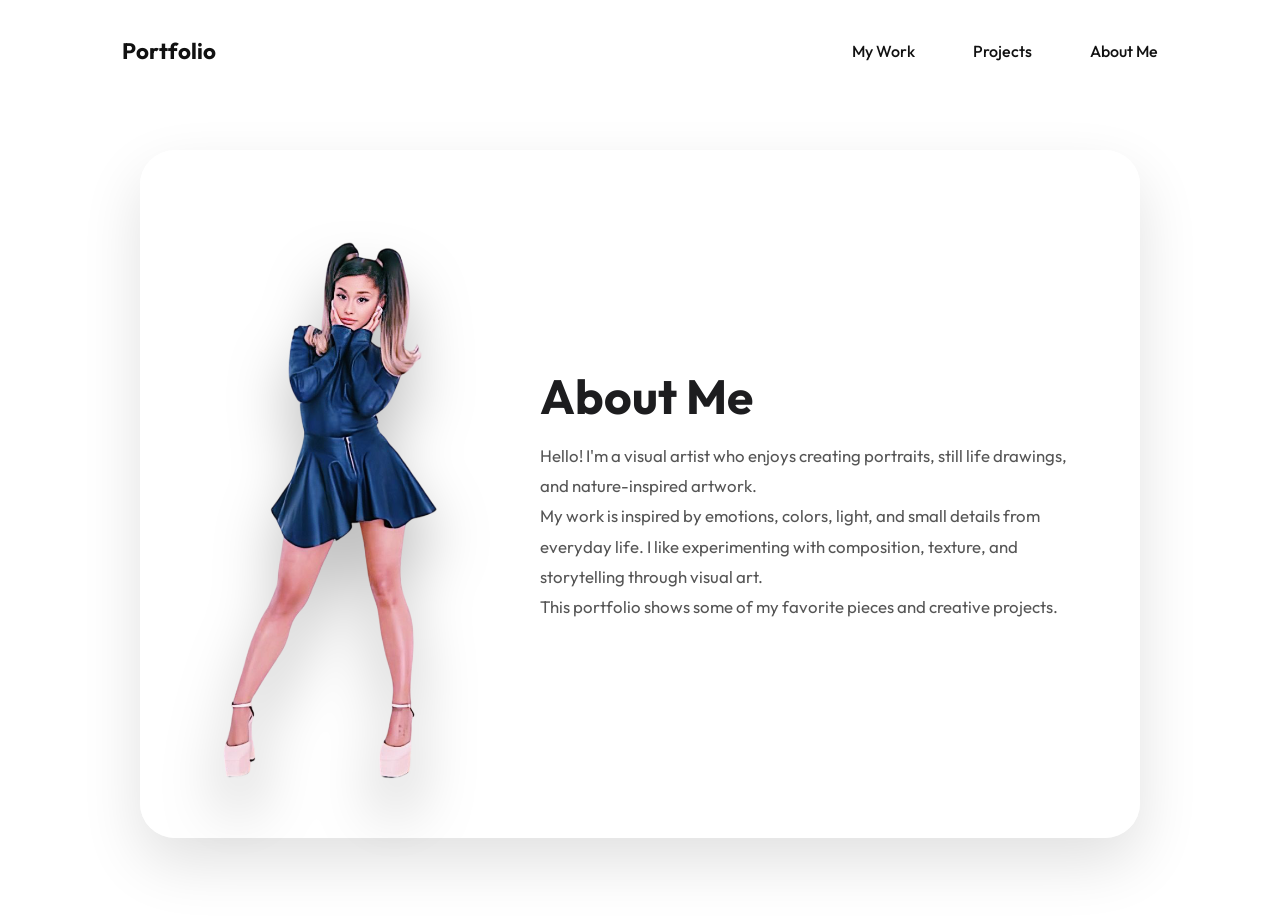
==== about-me.html @ 50bc3d57 "smoother" ====
<!DOCTYPE html>
<html lang="en">
<head>
    <meta charset="UTF-8">
    <meta name="viewport" content="width=device-width, initial-scale=1.0">
    <title>About Me</title>

    <link rel="stylesheet" href="style.css">
    <link href="https://fonts.googleapis.com/css2?family=Outfit:wght@300;400;500;600;700&display=swap" rel="stylesheet">
</head>
<body id="top">

<div class="page">

    <nav class="navbar">
        <a href="index.html" class="logo">Portfolio</a>

        <div class="nav-links">
            <a href="my-work.html">My Work</a>
            <a href="projects.html">Projects</a>
            <a href="about-me.html">About Me</a>
        </div>
    </nav>

    <section class="subpage-hero">

        <div class="subpage-card about-page-card">

            <img src="images/me.png" alt="" class="about-page-image">

            <div>
                <h1>About Me</h1>

                <p>
                    Hello! I'm a visual artist who enjoys creating portraits,
                    still life drawings, and nature-inspired artwork.
                </p>

                <p>
                    My work is inspired by emotions, colors, light, and small
                    details from everyday life. I like experimenting with
                    composition, texture, and storytelling through visual art.
                </p>

                <p>
                    This portfolio shows some of my favorite pieces and creative
                    projects.
                </p>
            </div>

        </div>

    </section>

</div>

<script src="script.js"></script>
</body>
</html>
---- style.css ----
*{
    margin:0;
    padding:0;
    box-sizing:border-box;
}

html{
    scroll-behavior:smooth;
}

body{
    font-family:'Outfit',sans-serif;
    background:white;
    color:#1d1d1f;
    overflow-x:hidden;
}

.page{
    width:100%;
}

.logo{
    font-size:1.4rem;
    font-weight:700;
    text-decoration:none;
    color:#111;

    transition:.3s;
}

.logo:hover{
    transform:scale(1.05);
}

.logo{
    text-decoration:none;
    color:#111;

    padding:12px 20px;
    border-radius:100px;

    background:rgba(255,255,255,.7);
    backdrop-filter:blur(10px);

    font-weight:700;

    transition:.3s;
}

.logo:hover{
    background:white;
    transform:translateY(-2px);
}

/* NAVBAR */

.navbar{
    position:fixed;
    top:0;
    left:0;
    width:100%;

    padding:25px 8%;

    display:flex;
    justify-content:space-between;
    align-items:center;

    z-index:1000;

    backdrop-filter:blur(20px);
    background:rgba(255,255,255,.55);

    border-bottom:1px solid rgba(255,255,255,.3);
}

.logo{
    font-size:1.4rem;
    font-weight:700;
}

.nav-links{
    display:flex;
    gap:18px;
}

.nav-links a{
    text-decoration:none;
    color:#111;
    font-weight:500;

    padding:12px 20px;
    border-radius:100px;

    transition:.3s;
}

.nav-links a:hover{
    background:white;
}

/* HERO */

.hero{
    min-height:100vh;

    display:flex;
    align-items:center;
    justify-content:space-between;

    gap:60px;

    padding:150px 8% 80px;

    position:relative;
}

/* BACKGROUND ART */

.hero-artwork{
    position:absolute;
    top:0;
    left:0;
    width:100%;
    height:55vh;

    z-index:-1;
    overflow:hidden;
}

.hero-artwork img{
    width:100%;
    height:100%;
    object-fit:cover;
}

.hero-artwork::after{
    content:"";
    position:absolute;
    inset:0;

    background:
    linear-gradient(
        to bottom,
        rgba(255,255,255,0.05),
        rgba(255,255,255,0.35),
        white
    );
}

/* ABOUT */

.about-container{
    width:380px;
    flex-shrink:0;
}

.character-card{
    display:flex;
    flex-direction:column;
    align-items:center;

    transition:.4s;
}

.character-card:hover{
    transform:translateY(-10px);
}

.artist-image{
    width:280px;

    margin-bottom:-40px;

    z-index:2;

    filter:
    drop-shadow(
        0 40px 35px rgba(0,0,0,.35)
    );
}

.about-box{
    width:100%;

    background:rgba(255,255,255,.75);
    backdrop-filter:blur(25px);

    border-radius:35px;

    padding:70px 30px 30px;

    box-shadow:
    0 20px 60px rgba(0,0,0,.08);
}

.about-box h2{
    margin-bottom:15px;
}

.about-box p{
    line-height:1.8;
    color:#555;
}

.about-btn{
    width:100%;
    margin-top:20px;

    padding:18px;

    border:none;
    border-radius:20px;

    background:white;

    font-size:1rem;
    font-weight:600;

    cursor:pointer;

    box-shadow:
    0 10px 30px rgba(0,0,0,.08);

    transition:.3s;
}

.about-btn:hover{
    transform:translateY(-4px);
}

.about-btn{
    display:block;
    width:100%;
    margin-top:20px;

    padding:18px;

    border:none;
    border-radius:20px;

    background:white;

    font-size:1rem;
    font-weight:600;
    text-align:center;
    text-decoration:none;
    color:#111;

    cursor:pointer;

    box-shadow:
    0 10px 30px rgba(0,0,0,.08);

    transition:.3s;
}

.about-btn:hover{
    transform:translateY(-4px);
}

/* GALLERY */

.gallery{
    flex:1;

    display:grid;
    grid-template-columns:repeat(3,1fr);

    gap:25px;
}

.art-card{
    background:rgba(255,255,255,.85);

    backdrop-filter:blur(25px);

    border-radius:30px;
    overflow:hidden;

    border:1px solid rgba(255,255,255,.9);

    box-shadow:
        0 25px 60px rgba(0,0,0,.18),
        0 0 35px rgba(255,255,255,.9);

    transition:.4s;
}

.art-card:hover{
    box-shadow:
        0 35px 80px rgba(0,0,0,.25),
        0 0 55px rgba(255,255,255,1);

    transform:translateY(-15px);
}

.card-image{
    height:260px;
}

.card-image img{
    width:100%;
    height:100%;
    object-fit:cover;
}

.card-content{
    padding:18px;
    text-align:center;
}

.card-content h3{
    font-size:1.2rem;
    font-weight:600;
}

/* SUBPAGES */

.subpage-hero{
    min-height:100vh;
    padding:150px 8% 80px;

    display:flex;
    flex-direction:column;
    justify-content:center;
    gap:40px;

    background:
        linear-gradient(
            to bottom,
            rgba(255,255,255,.65),
            white
        );
}

.section-title{
    text-align:center;
}

.section-title h1,
.subpage-card h1{
    font-size:3rem;
    margin-bottom:15px;
}

.section-title p,
.subpage-card p{
    color:#555;
    line-height:1.8;
    font-size:1.05rem;
}

.subpage-card{
    max-width:1000px;
    margin:0 auto;

    background:rgba(255,255,255,.8);
    backdrop-filter:blur(25px);

    border-radius:35px;
    padding:50px;

    box-shadow:
        0 25px 60px rgba(0,0,0,.12);
}

.about-page-card{
    display:flex;
    align-items:center;
    gap:50px;
}

.about-page-image{
    width:300px;

    filter:
        drop-shadow(
            0 35px 30px rgba(0,0,0,.25)
        );
}

.work-grid,
.project-grid{
    display:grid;
    grid-template-columns:repeat(3,1fr);
    gap:30px;
}

.card-content p{
    margin-top:10px;
    color:#555;
    line-height:1.6;
}

.project-card{
    background:rgba(255,255,255,.85);
    backdrop-filter:blur(25px);

    border-radius:30px;
    padding:35px;

    box-shadow:
        0 25px 60px rgba(0,0,0,.14);

    transition:.4s;
}

.project-card:hover{
    transform:translateY(-12px);
    box-shadow:
        0 35px 80px rgba(0,0,0,.22);
}

.project-card h2{
    margin-bottom:15px;
}

.project-card p{
    color:#555;
    line-height:1.8;
}

@media(max-width:1000px){

    .work-grid,
    .project-grid{
        grid-template-columns:1fr;
        max-width:430px;
        width:100%;
        margin:0 auto;
    }

    .about-page-card{
        flex-direction:column;
        text-align:center;
    }

}

@media(max-width:768px){

    .subpage-hero{
        padding-top:210px;
    }

    .section-title h1,
    .subpage-card h1{
        font-size:2.3rem;
    }

    .subpage-card{
        padding:35px 25px;
    }

    .about-page-image{
        width:220px;
    }

}

/* MOBILE */

@media(max-width:1200px){

    .gallery{
        grid-template-columns:1fr;
        max-width:400px;
    }

}

@media(max-width:900px){

    .hero{
        flex-direction:column;
        text-align:center;
    }

    .about-container{
        width:100%;
        max-width:420px;
    }

    .gallery{
        width:100%;
        max-width:420px;
    }

}

@media(max-width:768px){

    .navbar{
        flex-direction:column;
        gap:15px;
    }

    .nav-links{
        flex-wrap:wrap;
        justify-content:center;
    }

    .hero{
        padding-top:190px;
    }

    .artist-image{
        width:220px;
    }

}

/* MY WORK PAGE */

.theme-grid{
    display:grid;
    grid-template-columns:repeat(4,1fr);
    gap:25px;
}

.theme-card{
    min-height:180px;

    display:flex;
    align-items:center;
    justify-content:center;

    background:rgba(255,255,255,.85);
    backdrop-filter:blur(25px);

    border-radius:30px;

    text-decoration:none;
    color:#111;

    font-size:1.3rem;
    font-weight:700;

    box-shadow:
        0 25px 60px rgba(0,0,0,.14);

    transition:.4s;
}

.theme-card:hover{
    transform:translateY(-12px);
    box-shadow:
        0 35px 80px rgba(0,0,0,.22);
}

.materials-section,
.sketchbook-section{
    margin-top:70px;
}

.materials-grid{
    display:grid;
    grid-template-columns:repeat(4,1fr);
    gap:25px;
}

.material-card{
    background:rgba(255,255,255,.85);
    backdrop-filter:blur(25px);

    border-radius:30px;
    padding:30px;

    box-shadow:
        0 25px 60px rgba(0,0,0,.12);

    transition:.4s;
}

.material-card:hover{
    transform:translateY(-10px);
}

.material-card h3{
    margin-bottom:12px;
    font-size:1.3rem;
}

.material-card p{
    color:#555;
    line-height:1.7;
}

/* SKETCHBOOK MARQUEE */

.marquee{
    display:flex;
    block-size:var(--marquee-item-height);
    margin-block:45px;

    position:relative;
    overflow-x:hidden;

    mask-image:linear-gradient(
        to right,
        transparent,
        black 20%,
        black 80%,
        transparent
    );
}

.marquee--8{
    --marquee-item-width:180px;
    --marquee-item-height:180px;
    --marquee-duration:36s;
    --marquee-items:8;
}

.marquee--6{
    --marquee-item-width:220px;
    --marquee-item-height:150px;
    --marquee-duration:32s;
    --marquee-items:6;
}

.marquee__item{
    --marquee-item-offset:max(
        calc(var(--marquee-item-width) * var(--marquee-items)),
        calc(100% + var(--marquee-item-width))
    );

    --marquee-delay:calc(
        var(--marquee-duration) / var(--marquee-items) *
        (var(--marquee-items) - var(--marquee-item-index)) * -1
    );

    position:absolute;
    inset-inline-start:var(--marquee-item-offset);

    width:var(--marquee-item-width);
    height:var(--marquee-item-height);

    object-fit:cover;

    border-radius:25px;

    box-shadow:
        0 20px 45px rgba(0,0,0,.18);

    animation:go linear var(--marquee-duration) var(--marquee-delay, 0s) infinite;
}

.marquee__item:nth-child(4n){
    border-top-right-radius:60px;
}

.marquee__item:nth-child(4n + 1){
    border-bottom-right-radius:60px;
}

.marquee__item:nth-child(4n + 2){
    border-bottom-left-radius:60px;
}

.marquee__item:nth-child(4n + 3){
    border-top-left-radius:60px;
}

.marquee--8 .marquee__item:nth-of-type(1),
.marquee--6 .marquee__item:nth-of-type(1){
    --marquee-item-index:1;
}

.marquee--8 .marquee__item:nth-of-type(2),
.marquee--6 .marquee__item:nth-of-type(2){
    --marquee-item-index:2;
}

.marquee--8 .marquee__item:nth-of-type(3),
.marquee--6 .marquee__item:nth-of-type(3){
    --marquee-item-index:3;
}

.marquee--8 .marquee__item:nth-of-type(4),
.marquee--6 .marquee__item:nth-of-type(4){
    --marquee-item-index:4;
}

.marquee--8 .marquee__item:nth-of-type(5),
.marquee--6 .marquee__item:nth-of-type(5){
    --marquee-item-index:5;
}

.marquee--8 .marquee__item:nth-of-type(6),
.marquee--6 .marquee__item:nth-of-type(6){
    --marquee-item-index:6;
}

.marquee--8 .marquee__item:nth-of-type(7){
    --marquee-item-index:7;
}

.marquee--8 .marquee__item:nth-of-type(8){
    --marquee-item-index:8;
}

@keyframes go{
    to{
        inset-inline-start:calc(var(--marquee-item-width) * -1);
    }
}

@media(max-width:1000px){

    .theme-grid,
    .materials-grid{
        grid-template-columns:repeat(2,1fr);
    }

}

@media(max-width:600px){

    .theme-grid,
    .materials-grid{
        grid-template-columns:1fr;
    }

    .marquee--8{
        --marquee-item-width:140px;
        --marquee-item-height:140px;
    }

    .marquee--6{
        --marquee-item-width:170px;
        --marquee-item-height:120px;
    }

}
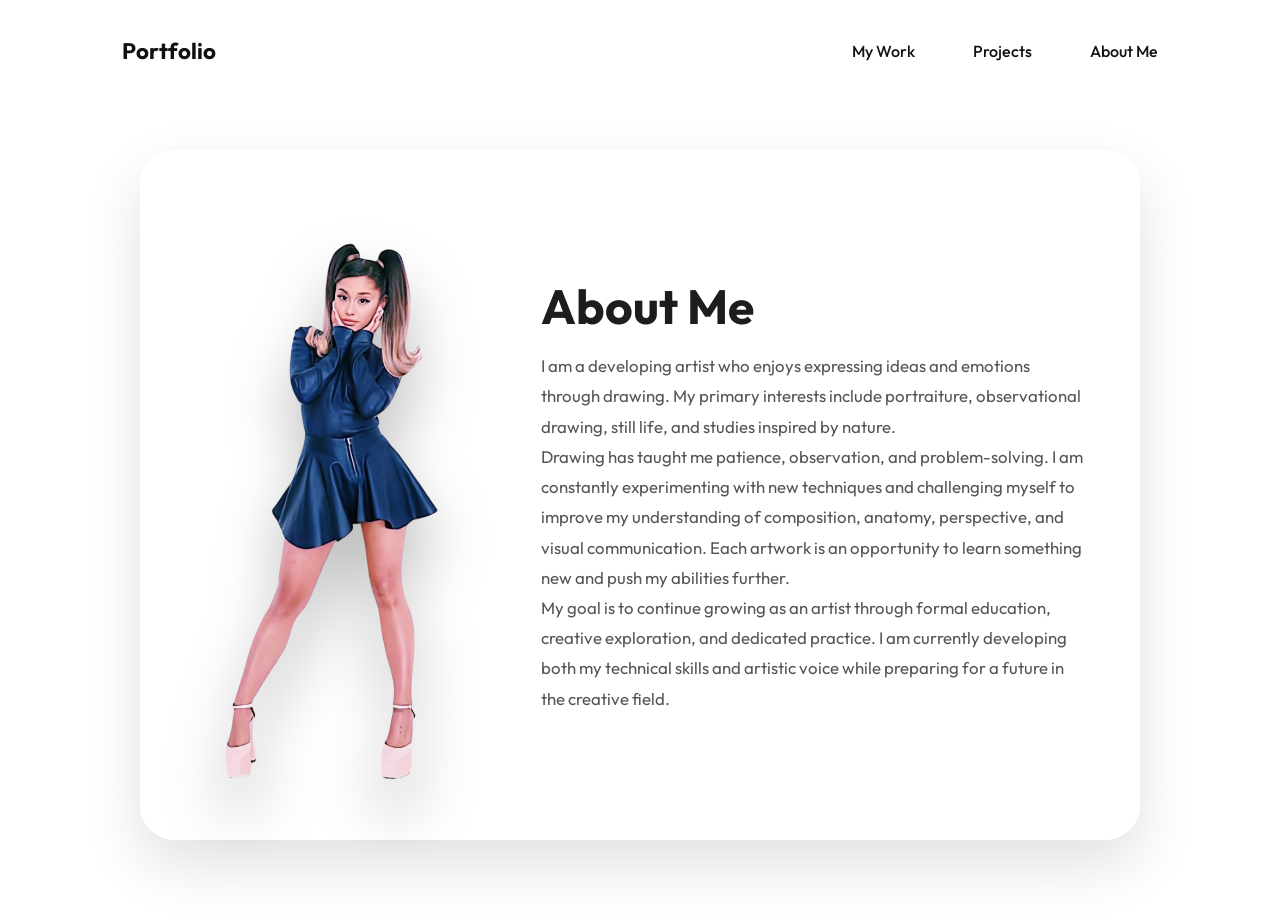
==== commit c72858cb: "just" ====
--- a/about-me.html
+++ b/about-me.html
@@ -32,19 +32,25 @@
                 <h1>About Me</h1>
 
                 <p>
-                    Hello! I'm a visual artist who enjoys creating portraits,
-                    still life drawings, and nature-inspired artwork.
+                    I am a developing artist who enjoys expressing ideas and 
+                    emotions through drawing. My primary interests include portraiture, 
+                    observational drawing, still life, and studies inspired by 
+                    nature.
                 </p>
 
                 <p>
-                    My work is inspired by emotions, colors, light, and small
-                    details from everyday life. I like experimenting with
-                    composition, texture, and storytelling through visual art.
+                    Drawing has taught me patience, observation, and problem-solving. 
+                    I am constantly experimenting with new techniques and challenging 
+                    myself to improve my understanding of composition, anatomy, perspective, 
+                    and visual communication. Each artwork is an opportunity to learn 
+                    something new and push my abilities further.
                 </p>
 
                 <p>
-                    This portfolio shows some of my favorite pieces and creative
-                    projects.
+                    My goal is to continue growing as an artist through formal education, 
+                    creative exploration, and dedicated practice. I am currently developing
+                     both my technical skills and artistic voice while preparing 
+                    for a future in the creative field.
                 </p>
             </div>
 
--- a/style.css
+++ b/style.css
@@ -100,52 +100,62 @@
 }
 
 /* HERO */
-
 .hero{
-    min-height:100vh;
-
+    min-height:200vh;
     display:flex;
-    align-items:center;
+    align-items:flex-start;
     justify-content:space-between;
-
     gap:60px;
-
     padding:150px 8% 80px;
-
     position:relative;
-}
-
-/* BACKGROUND ART */
+    overflow:hidden;
+
+    background:
+        url("images/flower-bg.png")
+        center bottom / 100% auto no-repeat;
+}
 
 .hero-artwork{
     position:absolute;
     top:0;
     left:0;
     width:100%;
-    height:55vh;
-
-    z-index:-1;
+    height:120vh;
+    z-index:0;
     overflow:hidden;
+    pointer-events:none;
 }
 
 .hero-artwork img{
     width:100%;
     height:100%;
     object-fit:cover;
-}
-
-.hero-artwork::after{
-    content:"";
-    position:absolute;
-    inset:0;
-
-    background:
-    linear-gradient(
+    object-position:center top;
+
+    -webkit-mask-image:linear-gradient(
         to bottom,
-        rgba(255,255,255,0.05),
-        rgba(255,255,255,0.35),
-        white
+        black 0%,
+        black 70%,
+        transparent 100%
     );
+
+    mask-image:linear-gradient(
+        to bottom,
+        black 0%,
+        black 70%,
+        transparent 100%
+    );
+}
+
+.hero::before,
+.hero::after{
+    display:none;
+}
+
+.about-container,
+.gallery{
+    position:relative;
+    z-index:2;
 }
 
 /* ABOUT */
@@ -291,8 +301,6 @@
     box-shadow:
         0 35px 80px rgba(0,0,0,.25),
         0 0 55px rgba(255,255,255,1);
-
-    transform:translateY(-15px);
 }
 
 .card-image{
@@ -589,38 +597,35 @@
 
 /* SKETCHBOOK MARQUEE */
 
-.marquee{
+.marquee {
     display:flex;
     block-size:var(--marquee-item-height);
-    margin-block:45px;
-
+    margin-block:60px;
     position:relative;
     overflow-x:hidden;
 
     mask-image:linear-gradient(
         to right,
         transparent,
-        black 20%,
-        black 80%,
+        black 15%,
+        black 85%,
         transparent
     );
 }
 
-.marquee--8{
+.marquee--8 {
     --marquee-item-width:180px;
-    --marquee-item-height:180px;
+    --marquee-item-height:220px;
     --marquee-duration:36s;
-    --marquee-items:8;
-}
-
-.marquee--6{
-    --marquee-item-width:220px;
-    --marquee-item-height:150px;
-    --marquee-duration:32s;
-    --marquee-items:6;
-}
-
-.marquee__item{
+}
+
+.marquee--6 {
+    --marquee-item-width:180px;
+    --marquee-item-height:220px;
+    --marquee-duration:30s;
+}
+
+.marquee__item {
     --marquee-item-offset:max(
         calc(var(--marquee-item-width) * var(--marquee-items)),
         calc(100% + var(--marquee-item-width))
@@ -632,77 +637,29 @@
     );
 
     position:absolute;
-    inset-inline-start:var(--marquee-item-offset);
-
     width:var(--marquee-item-width);
     height:var(--marquee-item-height);
-
     object-fit:cover;
 
-    border-radius:25px;
-
-    box-shadow:
-        0 20px 45px rgba(0,0,0,.18);
-
-    animation:go linear var(--marquee-duration) var(--marquee-delay, 0s) infinite;
-}
-
-.marquee__item:nth-child(4n){
-    border-top-right-radius:60px;
-}
-
-.marquee__item:nth-child(4n + 1){
-    border-bottom-right-radius:60px;
-}
-
-.marquee__item:nth-child(4n + 2){
-    border-bottom-left-radius:60px;
-}
-
-.marquee__item:nth-child(4n + 3){
-    border-top-left-radius:60px;
-}
-
-.marquee--8 .marquee__item:nth-of-type(1),
-.marquee--6 .marquee__item:nth-of-type(1){
-    --marquee-item-index:1;
-}
-
-.marquee--8 .marquee__item:nth-of-type(2),
-.marquee--6 .marquee__item:nth-of-type(2){
-    --marquee-item-index:2;
-}
-
-.marquee--8 .marquee__item:nth-of-type(3),
-.marquee--6 .marquee__item:nth-of-type(3){
-    --marquee-item-index:3;
-}
-
-.marquee--8 .marquee__item:nth-of-type(4),
-.marquee--6 .marquee__item:nth-of-type(4){
-    --marquee-item-index:4;
-}
-
-.marquee--8 .marquee__item:nth-of-type(5),
-.marquee--6 .marquee__item:nth-of-type(5){
-    --marquee-item-index:5;
-}
-
-.marquee--8 .marquee__item:nth-of-type(6),
-.marquee--6 .marquee__item:nth-of-type(6){
-    --marquee-item-index:6;
-}
-
-.marquee--8 .marquee__item:nth-of-type(7){
-    --marquee-item-index:7;
-}
-
-.marquee--8 .marquee__item:nth-of-type(8){
-    --marquee-item-index:8;
-}
-
-@keyframes go{
-    to{
+    inset-inline-start:var(--marquee-item-offset);
+    transform:translateX(-50%);
+
+    animation:go linear var(--marquee-duration) var(--marquee-delay) infinite;
+
+    border-radius:28px;
+    box-shadow:0 20px 50px rgba(0,0,0,.12);
+}
+
+.marquee--6 .marquee__item {
+    animation-direction:reverse;
+}
+
+.marquee__item:hover {
+    transform:translateX(-50%) scale(1.08);
+}
+
+@keyframes go {
+    to {
         inset-inline-start:calc(var(--marquee-item-width) * -1);
     }
 }
@@ -735,3 +692,284 @@
 
 }
 
+/* APPLE STYLE ANIMATIONS */
+
+.reveal{
+    opacity:0;
+    transform:translateY(45px) scale(.96);
+    filter:blur(10px);
+    transition:
+        opacity .9s ease,
+        transform .9s cubic-bezier(.22,1,.36,1),
+        filter .9s ease;
+}
+
+.reveal.show{
+    opacity:1;
+    transform:translateY(0) scale(1);
+    filter:blur(0);
+}
+
+/* slower smooth hover for cards/buttons */
+.art-card,
+.project-card,
+.theme-card,
+.material-card,
+.subpage-card,
+.about-btn,
+.about-box{
+    transition:
+        transform 1.2s cubic-bezier(.16,1,.3,1),
+        box-shadow 1.2s ease,
+        background 1.2s ease,
+        border-color 1.2s ease,
+        filter 1.2s ease;
+}
+
+/* slower pop-out */
+.art-card:hover,
+.project-card:hover,
+.theme-card:hover,
+.material-card:hover,
+.subpage-card:hover{
+    transform:translateY(-18px) scale(1.025);
+}
+
+/* slower character hover */
+.character-card{
+    transition:transform 1.3s cubic-bezier(.16,1,.3,1);
+}
+
+.character-card:hover{
+    transform:translateY(-22px) scale(1.04);
+}
+
+.artist-image{
+    transition:
+        transform 1.3s cubic-bezier(.16,1,.3,1),
+        filter 1.3s ease;
+}
+
+.about-box,
+.art-card,
+.project-card,
+.theme-card,
+.material-card,
+.subpage-card{
+    border:1px solid rgba(255,255,255,.8);
+}
+
+.about-box:hover,
+.about-btn:hover{
+    box-shadow:
+        0 25px 70px rgba(0,0,0,.18),
+        0 0 40px rgba(255,255,255,.9);
+}
+
+.navbar{
+    animation:navDrop .8s cubic-bezier(.22,1,.36,1);
+}
+
+@keyframes navDrop{
+    from{
+        opacity:0;
+        transform:translateY(-30px);
+        filter:blur(10px);
+    }
+    to{
+        opacity:1;
+        transform:translateY(0);
+        filter:blur(0);
+    }
+}
+
+.hero-artwork img{
+    animation:softZoom 12s ease-in-out infinite alternate;
+}
+
+@keyframes softZoom{
+    from{
+        transform:scale(1);
+    }
+    to{
+        transform:scale(1.04);
+    }
+}
+
+@media(prefers-reduced-motion:reduce){
+    *,
+    *::before,
+    *::after{
+        animation:none !important;
+        transition:none !important;
+        scroll-behavior:auto !important;
+    }
+}
+
+/* SMOOTHER APPLE-STYLE ANIMATIONS */
+
+.reveal{
+    opacity:0;
+    transform:translateY(70px) scale(.94);
+    filter:blur(16px);
+    transition:
+        opacity 1.4s ease,
+        transform 1.4s cubic-bezier(.16,1,.3,1),
+        filter 1.4s ease;
+    will-change:transform, opacity, filter;
+}
+
+.reveal.show{
+    opacity:1;
+    transform:translateY(0) scale(1);
+    filter:blur(0);
+}
+
+/* smooth hover for cards/buttons only */
+.art-card,
+.project-card,
+.theme-card,
+.material-card,
+.subpage-card,
+.about-btn,
+.about-box{
+    transition:
+        transform 1.7s cubic-bezier(.19,1,.22,1),
+        box-shadow 1.7s cubic-bezier(.19,1,.22,1),
+        background 1.7s ease,
+        border-color 1.7s ease,
+        filter 1.7s ease;
+    will-change:transform;
+}
+
+/* glow only real boxes, NOT me.png container */
+.art-card:hover,
+.project-card:hover,
+.theme-card:hover,
+.material-card:hover,
+.subpage-card:hover{
+    box-shadow:
+        0 40px 100px rgba(0,0,0,.22),
+        0 0 55px rgba(255,255,255,.95);
+    transform:translateY(-14px) scale(1.015);
+}
+
+.about-box:hover,
+.about-btn:hover{
+    box-shadow:
+        0 30px 80px rgba(0,0,0,.16),
+        0 0 45px rgba(255,255,255,.9);
+}
+
+/* ME.PNG: shadow follows transparent PNG shape */
+.character-card{
+    transition:transform 1.7s cubic-bezier(.19,1,.22,1);
+    will-change:transform;
+}
+
+.character-card:hover{
+    transform:translateY(-18px) scale(1.035);
+}
+
+.artist-image{
+    transition:
+        transform 1.7s cubic-bezier(.19,1,.22,1),
+        filter 1.7s ease;
+
+    filter:
+        drop-shadow(0 35px 30px rgba(0,0,0,.28));
+}
+
+.character-card:hover .artist-image{
+    transform:translateY(-10px) scale(1.06);
+
+    filter:
+        drop-shadow(0 50px 38px rgba(0,0,0,.38))
+        drop-shadow(0 0 28px rgba(255,255,255,.75));
+}
+
+/* softer navbar entrance */
+.navbar{
+    animation:navDrop 1.2s cubic-bezier(.16,1,.3,1);
+}
+
+@keyframes navDrop{
+    from{
+        opacity:0;
+        transform:translateY(-40px);
+        filter:blur(14px);
+    }
+    to{
+        opacity:1;
+        transform:translateY(0);
+        filter:blur(0);
+    }
+}
+
+/* MOBILE HERO */
+
+@media (max-width: 900px){
+
+    .hero{
+        flex-direction:column;
+        text-align:center;
+
+        background:
+            url("images/flower-bg.png")
+            center bottom / 100% auto no-repeat;
+    }
+
+    .about-container{
+        width:100%;
+        max-width:420px;
+    }
+
+    .gallery{
+        width:100%;
+        max-width:420px;
+    }
+
+}
+
+@media (max-width:768px){
+
+    .navbar{
+        flex-direction:column;
+        gap:15px;
+    }
+
+    .nav-links{
+        flex-wrap:wrap;
+        justify-content:center;
+    }
+
+    .hero{
+        padding-top:190px;
+        padding-bottom:120px;
+
+        /* slightly smaller flower on mobile */
+        background-size:90% auto;
+    }
+
+    .hero-artwork{
+        height:70vh;
+    }
+
+    .artist-image{
+        width:220px;
+    }
+
+}
+
+@media (max-width:480px){
+
+    .hero{
+        background-size:85% auto;
+        padding-bottom:140px;
+    }
+
+    .hero-artwork{
+        height:60vh;
+    }
+
+}
